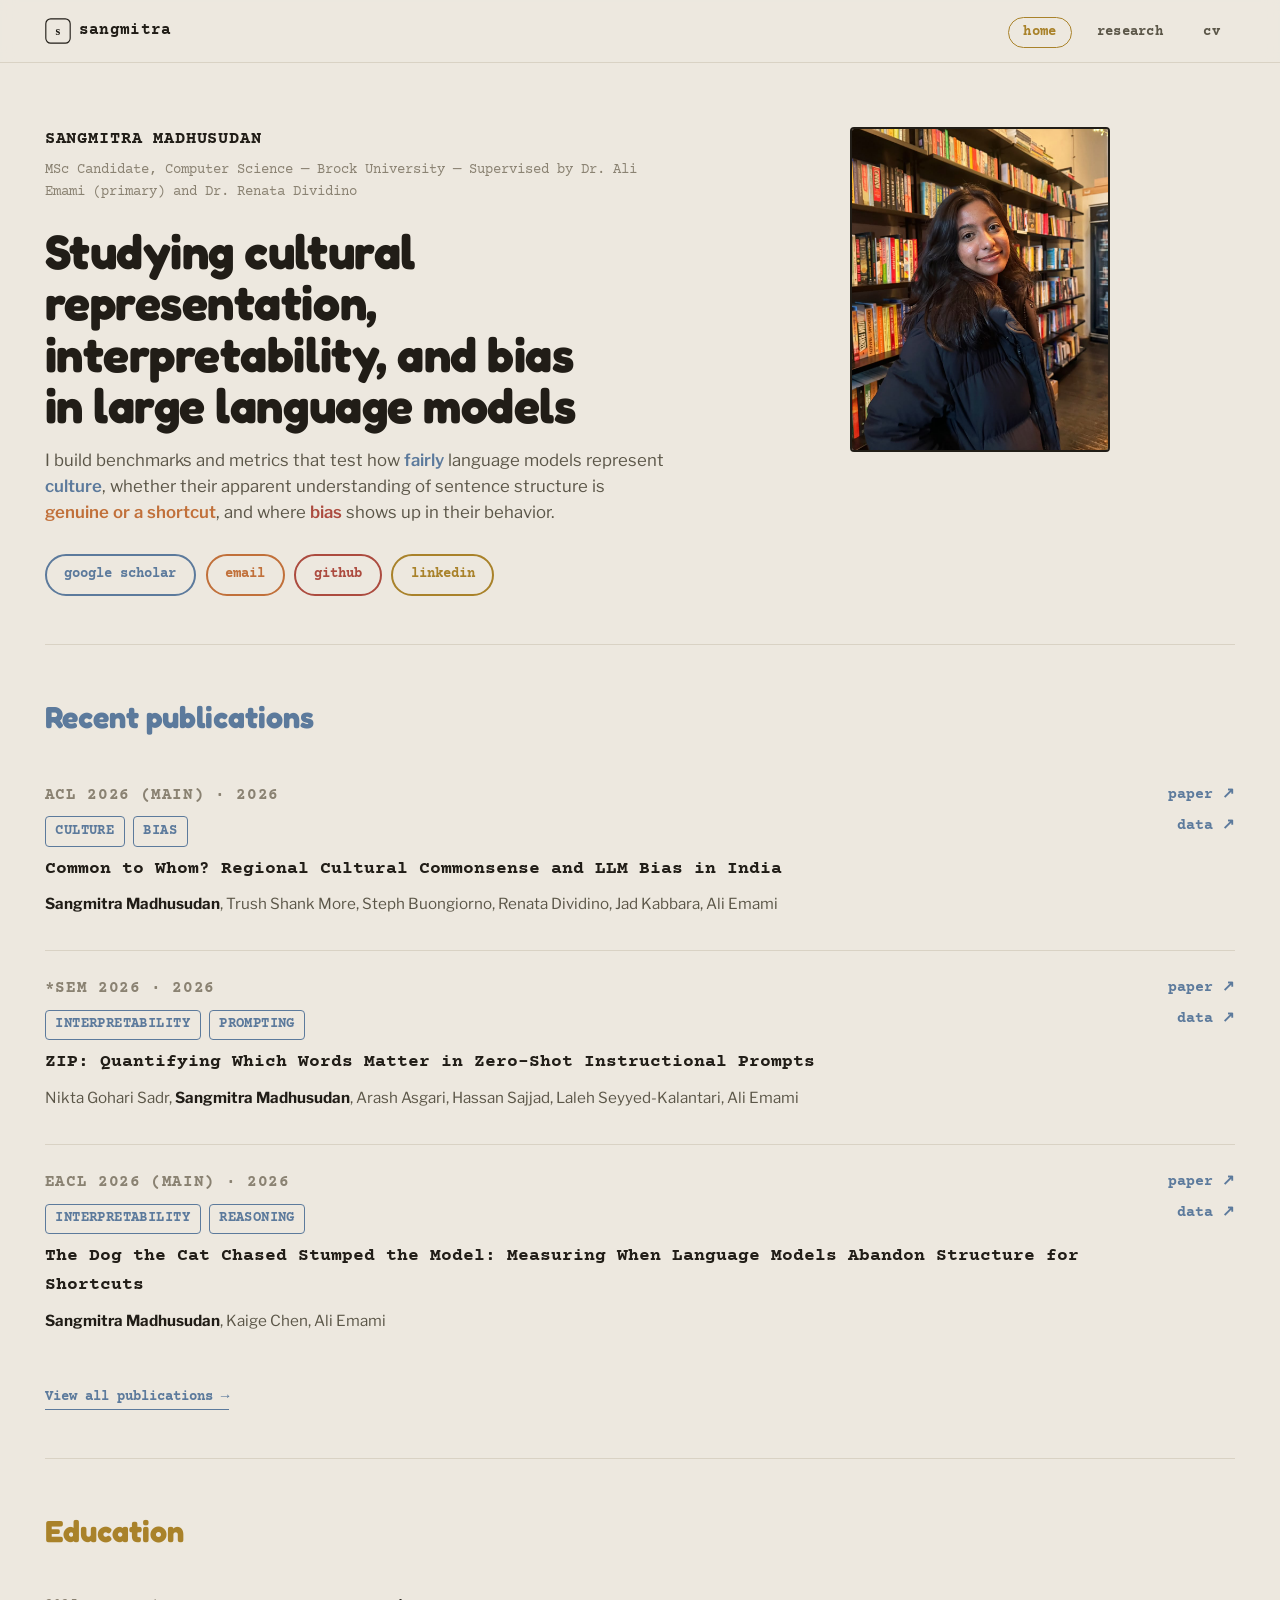
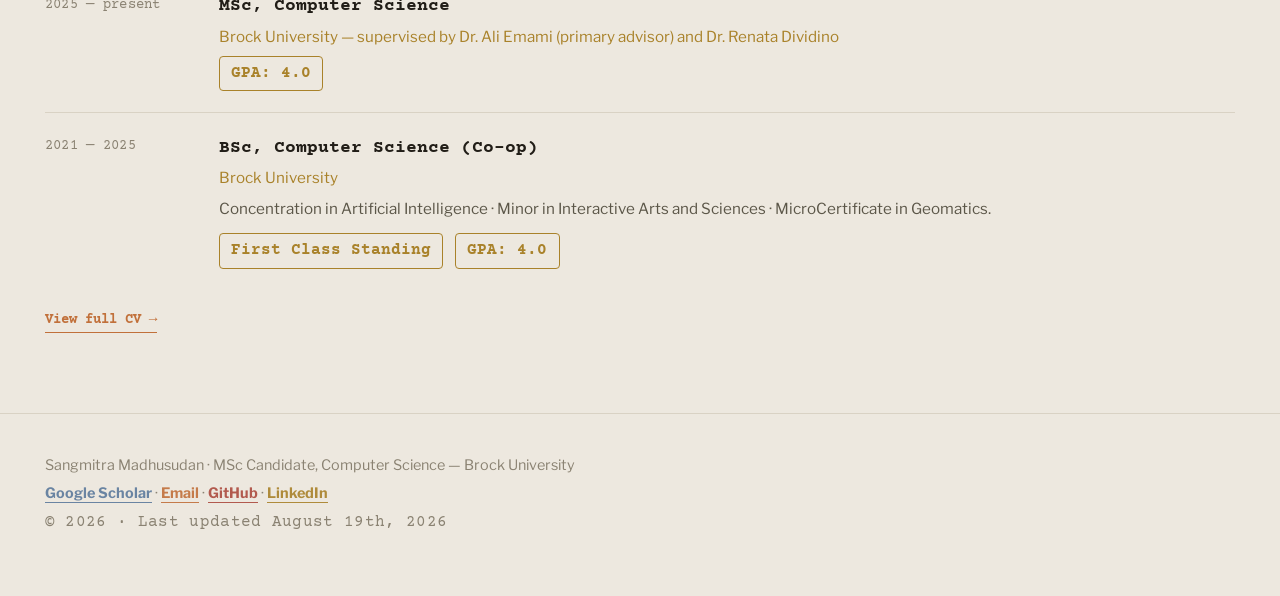
==== index.html @ 363d01a0 "Initial site commit" ====
<!doctype html>
<html lang="en">
<head>
  <meta charset="utf-8" />
  <meta name="viewport" content="width=device-width, initial-scale=1" />
  <title>Sangmitra Madhusudan — NLP Research</title>
  <meta name="description" content="Research on cultural representation and bias in large language models." />
  <link rel="icon" type="image/svg+xml" href="assets/favicon.svg" />
  <link rel="preconnect" href="https://fonts.googleapis.com" />
  <link rel="preconnect" href="https://fonts.gstatic.com" crossorigin />
<link href="https://fonts.googleapis.com/css2?family=Fredoka:wght@500;600;700&family=Libre+Franklin:wght@400;500;600&family=Courier+Prime:wght@400;700&display=swap" rel="stylesheet" />
  <link rel="stylesheet" href="css/style.css" />
</head>
<body>
  <nav id="site-nav" class="site-nav"></nav>

  <main class="shell">

    <section class="hero">
      <div class="hero__grid">
        <div>
          <div class="hero__byline"><strong>Sangmitra Madhusudan</strong></div>
          <div class="hero__institution" id="institution-line"></div>

          <h1>Studying cultural representation, interpretability, and bias in large language models</h1>

          <p class="hero__intro">
            I build benchmarks and metrics that test how <span class="accent-text swatch-blue">fairly</span> language models represent
            <span class="accent-text swatch-blue">culture</span>, whether their apparent understanding of sentence structure is
            <span class="accent-text swatch-orange">genuine or a shortcut</span>, and where
            <span class="accent-text swatch-red">bias</span> shows up in their behavior.
          </p>

          <div class="hero__links" id="hero-links"></div>
        </div>

        <div class="photo-frame-wrap">
          <div class="photo-frame">
            <span class="photo-frame__tick photo-frame__tick--tl" aria-hidden="true"></span>
            <span class="photo-frame__tick photo-frame__tick--br" aria-hidden="true"></span>
            <img src="assets/photo.jpeg" alt="Sangmitra Madhusudan">
          </div>
        </div>
      </div>
    </section>

    <section class="section--research">
      <div class="section__label">Recent publications</div>
      <div id="recent-pubs-list"></div>
      <a class="section__more" href="research.html">View all publications &rarr;</a>
    </section>

    <section class="section--education">
      <div class="section__label">Education</div>
      <div class="timeline">

        <div class="timeline-entry">
          <div class="timeline-entry__date mono">2025 — present</div>
          <div>
            <div class="timeline-entry__title">MSc, Computer Science</div>
            <div class="timeline-entry__org">Brock University — supervised by Dr. Ali Emami (primary advisor) and Dr. Renata Dividino</div>
            <div class="timeline-entry__detail">GPA: 4.0</div>
          </div>
        </div>

        <div class="timeline-entry">
          <div class="timeline-entry__date mono">2021 — 2025</div>
          <div>
            <div class="timeline-entry__title">BSc, Computer Science (Co-op)</div>
            <div class="timeline-entry__org">Brock University</div>
            <p>Concentration in Artificial Intelligence · Minor in Interactive Arts and Sciences · MicroCertificate in Geomatics.</p>
            <div class="timeline-entry__details">
              <div class="timeline-entry__detail">First Class Standing</div>
              <div class="timeline-entry__detail">GPA: 4.0</div>
            </div>
            
            <p></p>
          </div>
        </div>


      </div>
      <a class="section__more section__more--cv" href="portfolio.html">View full CV &rarr;</a>
    </section>

  </main>

  <footer id="site-footer" class="site-footer"></footer>

  <script src="js/site-config.js"></script>
  <script src="js/main.js"></script>
  <script src="js/home.js"></script>
  <script>
    document.addEventListener("DOMContentLoaded", () => {
      const cfg = window.SITE_CONFIG;
      document.getElementById("institution-line").textContent = `${cfg.institution} — ${cfg.advisors}`;

        document.getElementById("hero-links").innerHTML = `
        <a class="pill-link pill-link--scholar" href="${cfg.links.scholar}" target="_blank" rel="noopener">Google Scholar</a>
        <a class="pill-link pill-link--email" href="${cfg.links.email}">Email</a>
        ${cfg.links.cv ? `<a class="pill-link pill-link--cv" href="${cfg.links.cv}" target="_blank" rel="noopener">CV</a>` : ""}
        ${cfg.links.github ? `<a class="pill-link pill-link--github" href="${cfg.links.github}" target="_blank" rel="noopener">GitHub</a>` : ""}
        ${cfg.links.linkedin ? `<a class="pill-link pill-link--linkedin" href="${cfg.links.linkedin}" target="_blank" rel="noopener">LinkedIn</a>` : ""}
      `;
    });
  </script>
</body>
</html>
---- css/style.css ----
:root {
  --paper:        #EDE8DF;
  --paper-raised: #F5F1E9;
  --ink:          #211D17;
  --ink-soft:     #5B5648;
  --ink-faint:    #8A8272;
  --line:         #D9D2C4;

  --accent-blue:   #5C7A9C;
  --accent-yellow: #A9822A;
  --accent-orange: #C1703A;
  --accent-red:    #AC4B3F;
  --accent-flag:   #A9822A;
  --accent: var(--accent-blue);

  --font-display: 'Fredoka', sans-serif;
  --font-body:    'Libre Franklin', -apple-system, BlinkMacSystemFont, 'Segoe UI', sans-serif;
  --font-mono:    'Courier Prime', 'Courier New', monospace;

  --step-huge:  clamp(2rem, 2.4vw + 1.1rem, 3.4rem);
  --step-xl:    clamp(1.5rem, 1.8vw + 0.9rem, 2rem);
  --step-lg:    1.25rem;
  --step-md:    1.05rem;
  --step-base:  1rem;
  --step-sm:    0.92rem;
  --step-xs:    0.8rem;

  --page-width: none;
}

.section--research   { --accent: var(--accent-blue); }
.section--education  { --accent: var(--accent-yellow); }
.section--experience { --accent: var(--accent-orange); }
.section--awards     { --accent: var(--accent-red); }

.swatch-blue   { color: var(--accent-blue) !important; }
.swatch-yellow { color: var(--accent-yellow) !important; }
.swatch-orange { color: var(--accent-orange) !important; }
.swatch-red    { color: var(--accent-red) !important; }

* { box-sizing: border-box; }
html { scroll-behavior: smooth; }

body {
  margin: 0;
  background: var(--paper);
  color: var(--ink);
  font-family: var(--font-body);
  font-size: var(--step-base);
  line-height: 1.6;
  -webkit-font-smoothing: antialiased;
}

a {
  color: var(--ink);
  text-decoration: none;
  border-bottom: 1px solid var(--line);
  transition: border-color 0.15s ease, color 0.15s ease;
}
a:hover, a:focus-visible { border-color: currentColor; color: var(--accent); }
a:focus-visible, button:focus-visible {
  outline: 2px solid var(--accent);
  outline-offset: 3px;
}

h1, h2, h3 {
  font-family: var(--font-display);
  font-weight: 700;
  color: var(--ink);
  margin: 0 0 0.4em;
  letter-spacing: -0.01em;
}

p { margin: 0 0 1em; color: var(--ink-soft); }

.mono {
  font-family: var(--font-mono);
  font-size: var(--step-xs);
  letter-spacing: 0.02em;
}

.accent-text { color: var(--accent); font-weight: 600; }

.shell, .shell-wide {
  width: 100%;
  margin: 0 auto;
  padding: 0 clamp(1.5rem, 3.5vw, 4rem);
}

.site-nav {
  position: sticky;
  top: 0;
  z-index: 20;
  background: rgba(237, 232, 223, 0.9);
  backdrop-filter: blur(8px);
  border-bottom: 1px solid var(--line);
}
.site-nav__inner {
  width: 100%;
  margin: 0 auto;
  padding: 1.1rem clamp(1.5rem, 3.5vw, 4rem);
  display: flex;
  align-items: center;
  justify-content: space-between;
}
.site-nav__mark {
  display: flex;
  align-items: center;
  gap: 0.5rem;
  font-family: var(--font-mono);
  font-weight: 700;
  font-size: 1rem;
  color: var(--ink);
  border-bottom: none;
  text-transform: lowercase;
  letter-spacing: 0.02em;
}
.site-nav__mark-glyph { width: 26px; height: 26px; flex-shrink: 0; color: var(--ink); }
.site-nav__mark:hover { color: var(--accent-yellow); }
.site-nav__mark:hover .site-nav__mark-glyph { color: var(--accent-yellow); }
.site-nav__links {
  display: flex;
  gap: 0.6rem;
  list-style: none;
  margin: 0;
  padding: 0;
}
.site-nav__links a {
  font-family: var(--font-mono);
  font-weight: 600;
  font-size: 0.85rem;
  text-transform: lowercase;
  letter-spacing: 0.02em;
  color: var(--ink-soft);
  border: 1px solid transparent;
  border-radius: 100px;
  padding: 0.4rem 0.9rem;
}
.site-nav__links li:nth-child(1) a:hover, .site-nav__links li:nth-child(1) a[aria-current="page"] { color: var(--accent-yellow); border-color: var(--accent-yellow); }
.site-nav__links li:nth-child(2) a:hover, .site-nav__links li:nth-child(2) a[aria-current="page"] { color: var(--accent-blue); border-color: var(--accent-blue); }
.site-nav__links li:nth-child(3) a:hover, .site-nav__links li:nth-child(3) a[aria-current="page"] { color: var(--accent-orange); border-color: var(--accent-orange); }

.hero { padding: 4rem 0 3rem; }
.hero__byline {
  font-family: var(--font-mono);
  font-weight: 700;
  font-size: 1.05rem;
  text-transform: uppercase;
  letter-spacing: 0.05em;
  color: var(--ink-soft);
  margin-bottom: 0.4rem;
}
.hero__byline strong { color: var(--ink); font-weight: 700; }
.hero__eyebrow {
  font-family: var(--font-mono);
  font-weight: 700;
  font-size: 1.1rem;
  text-transform: uppercase;
  letter-spacing: 0.06em;
  color: var(--accent);
  margin-bottom: 1rem;
}
.hero__institution {
  font-family: var(--font-mono);
  font-size: 0.85rem;
  color: var(--ink-faint);
  margin-bottom: 1.4rem;
}
.hero h1 {
  font-size: var(--step-huge);
  line-height: 1.06;
  margin-bottom: 1rem;
  max-width: 20ch;
}
.hero__intro { font-size: 1.05rem; line-height: 1.55; color: var(--ink-soft); max-width: 62ch; margin-bottom: 0; }
.hero__links { margin-top: 1.8rem; display: flex; flex-wrap: wrap; gap: 0.6rem; }

.hero__grid {
  display: grid;
  grid-template-columns: 1.1fr minmax(380px, 0.9fr);
  gap: 3.5rem;
  align-items: start;
}
@media (max-width: 800px) {
  .hero__grid { grid-template-columns: 1fr; }
}

.pill-link {
  font-family: var(--font-mono);
  font-weight: 700;
  border: 2px solid var(--ink);
  background: transparent;
  padding: 0.5rem 1.1rem;
  border-radius: 100px;
  font-size: 0.85rem;
  text-transform: lowercase;
  color: var(--ink);
  transition: background 0.15s ease, color 0.15s ease;
}
.pill-link--scholar  { border-color: var(--accent-blue);   color: var(--accent-blue); }
.pill-link--email    { border-color: var(--accent-orange); color: var(--accent-orange); }
.pill-link--cv       { border-color: var(--accent-yellow); color: var(--accent-yellow); }
.pill-link--github   { border-color: var(--accent-red);    color: var(--accent-red); }
.pill-link--linkedin { border-color: var(--accent-yellow); color: var(--accent-yellow); }
.pill-link--scholar:hover  { background: var(--accent-blue);   color: var(--paper-raised); }
.pill-link--email:hover    { background: var(--accent-orange); color: var(--paper-raised); }
.pill-link--cv:hover       { background: var(--accent-yellow); color: var(--paper-raised); }
.pill-link--github:hover   { background: var(--accent-red);    color: var(--paper-raised); }
.pill-link--linkedin:hover { background: var(--accent-yellow); color: var(--paper-raised); }

.photo-frame-wrap { display: flex; flex-direction: column; align-items: center; }
.photo-frame {
  width: 100%;
  max-width: 260px;
  aspect-ratio: 4 / 5;
  border: 2px solid var(--ink);
  border-radius: 4px;
  position: relative;
  background: var(--paper-raised);
  display: flex;
  align-items: center;
  justify-content: center;
  overflow: hidden;
}
.photo-frame img { width: 100%; height: 100%; object-fit: cover; display: block; }
.photo-frame__tick {
  position: absolute;
  width: 16px;
  height: 16px;
  border: 2px solid var(--accent-blue);
}
.photo-frame__tick--tl { top: -2px; left: -2px; border-right: none; border-bottom: none; }
.photo-frame__tick--br { bottom: -2px; right: -2px; border-left: none; border-top: none; }
.photo-frame svg { width: 34%; height: 34%; stroke: var(--ink-faint); }
.photo-frame__caption {
  font-family: var(--font-mono);
  font-size: 0.72rem;
  text-transform: lowercase;
  letter-spacing: 0.06em;
  color: var(--accent-blue);
  margin-top: 0.7rem;
  text-align: center;
}

section { padding: 3rem 0; border-top: 1px solid var(--line); }
section:first-of-type { border-top: none; }
.section__label {
  font-family: var(--font-display);
  font-weight: 700;
  font-size: 1.9rem;
  text-transform: none;
  letter-spacing: 0;
  color: var(--accent);
  margin-bottom: 1rem;
}
.section__more {
  display: inline-block;
  margin-top: 1.2rem;
  font-family: var(--font-mono);
  font-weight: 700;
  font-size: 0.9rem;
  color: var(--accent);
  border-bottom: 1px solid var(--accent);
}
.section__more:hover { opacity: 0.75; }
.section__more--cv { color: var(--accent-orange); border-color: var(--accent-orange); }

.stat-row {
  display: flex; gap: 2.5rem; flex-wrap: wrap;
  margin: 1.4rem 0 0; padding: 1.1rem 1.4rem;
  background: var(--paper-raised); border: 1px solid var(--line); border-radius: 6px;
}
.stat { display: flex; flex-direction: column; }
.stat__value { font-family: var(--font-mono); font-size: 1.6rem; color: var(--accent); }
.stat__label { font-family: var(--font-mono); font-size: var(--step-xs); color: var(--ink-faint); text-transform: lowercase; letter-spacing: 0.06em; }

.pub-year-group { margin-top: 2.4rem; }
.pub-year-group:first-child { margin-top: 0; }
.pub-year-group__label {
  font-family: var(--font-mono); font-weight: 700; font-size: 1rem;
  text-transform: uppercase; letter-spacing: 0.03em;
  margin-bottom: 1rem; padding-bottom: 0.5rem; border-bottom: 1px solid var(--line);
}
.pub-entry { display: grid; grid-template-columns: 1fr auto; gap: 0.5rem 1.5rem; padding: 1.6rem 0; border-bottom: 1px solid var(--line); }
.pub-entry:last-child { border-bottom: none; }
.pub-entry__meta {
  grid-column: 1; grid-row: 1;
  display: flex; align-items: center; flex-wrap: wrap; gap: 0.6rem;
  font-family: var(--font-mono); font-weight: 600; font-size: 1rem;
  text-transform: uppercase; letter-spacing: 0.04em;
  color: var(--ink-faint);
}
.pub-entry__award {
  display: inline-flex; align-items: center; gap: 0.3rem;
  font-family: var(--font-mono); font-weight: 700; font-size: 0.85rem;
  color: var(--accent);
  border: 1px solid var(--accent);
  border-radius: 4px;
  padding: 0.15rem 0.55rem;
  text-transform: none;
  letter-spacing: 0.02em;
}
.pub-entry__tags {
  grid-column: 1; grid-row: 2;
  display: flex; flex-wrap: wrap; gap: 0.5rem;
}
.pub-entry__tag {
  font-family: var(--font-mono); font-weight: 600; font-size: 0.85rem;
  color: var(--accent);
  border: 1px solid var(--accent);
  border-radius: 4px;
  padding: 0.2rem 0.6rem;
  text-transform: uppercase;
  letter-spacing: 0.03em;
}
.pub-entry__quicklinks {
  grid-column: 2; grid-row: 1 / span 5;
  align-self: start;
  display: flex; flex-direction: column; align-items: flex-end; gap: 0.35rem;
}
.pub-entry__quicklink {
  font-family: var(--font-mono); font-weight: 700; font-size: 0.95rem;
  color: var(--accent);
  border-bottom: 1px solid transparent;
  white-space: nowrap;
}
.pub-entry__quicklink:hover { border-bottom-color: currentColor; }
.pub-entry__title { font-family: var(--font-mono); font-weight: 700; font-size: 1.15rem; color: var(--ink); grid-column: 1; grid-row: 3; }
.pub-entry__title a { color: inherit; border-bottom: 1px solid var(--line); }
.pub-entry__title a:hover { color: var(--accent); border-color: currentColor; }
.pub-entry__authors { grid-column: 1; grid-row: 4; font-size: 0.95rem; color: var(--ink-soft); }
.pub-entry__authors strong { color: var(--ink); font-weight: 700; }
.pub-entry__description { grid-column: 1; grid-row: 5; font-size: 0.9rem; color: var(--ink-soft); margin-top: 0.2rem; }
.pub-empty, .pub-error { font-family: var(--font-mono); font-size: var(--step-sm); color: var(--ink-faint); padding: 1.5rem 0; }

.timeline { margin-top: 0.5rem; }
.timeline-entry { display: grid; grid-template-columns: 150px 1fr; gap: 1.5rem; padding: 1.3rem 0; border-top: 1px solid var(--line); }
.timeline-entry:first-child { border-top: none; }
@media (max-width: 560px) { .timeline-entry { grid-template-columns: 1fr; gap: 0.3rem; } }
.timeline-entry__date { font-family: var(--font-mono); font-size: 0.85rem; color: var(--ink-faint); padding-top: 0.15rem; }
.timeline-entry__title { font-size: 1.15rem; font-weight: 700; margin-bottom: 0.2rem; font-family: var(--font-mono); }
.timeline-entry__org { font-size: 0.95rem; color: var(--accent); margin-bottom: 0.4rem; }
.timeline-entry p { font-size: 0.95rem; margin-bottom: 0; }
.timeline-entry__details {
  display: flex; flex-wrap: wrap; gap: 0.75rem;
  margin-top: 0.75rem;
}
.timeline-entry__detail {
  display: inline-block;
  font-family: var(--font-mono); font-weight: 600; font-size: 1rem;
  color: var(--accent);
  padding: 0.25rem 0.7rem;
  border: 1px solid var(--accent);
  border-radius: 4px;
}
.edit-flag {
  display: inline-block; font-family: var(--font-mono); font-size: 0.68rem;
  color: var(--accent-flag); border: 1px solid var(--accent-flag); border-radius: 3px;
  padding: 0.05rem 0.35rem; margin-left: 0.4rem; vertical-align: middle;
  text-transform: lowercase; letter-spacing: 0.05em;
}

.site-footer { border-top: 1px solid var(--line); padding: 2.5rem 0 3.5rem; margin-top: 2rem; }
.site-footer p { font-size: 0.9rem; color: var(--ink-faint); margin-bottom: 0.3rem; }
.site-footer__name { margin-bottom: 0.8rem; }
.site-footer__links { margin: 0 0 1.4rem; font-size: 0.9rem; }
.site-footer a.site-footer__link {
  font-weight: 700;
  font-size: 0.9rem;
  border-bottom: 1px solid currentColor;
  opacity: 0.9;
}
.site-footer a.site-footer__link:hover { opacity: 1; }
.site-footer .mono { font-size: 1rem; }

@media (prefers-reduced-motion: reduce) {
  html { scroll-behavior: auto; }
  * { transition: none !important; }
}
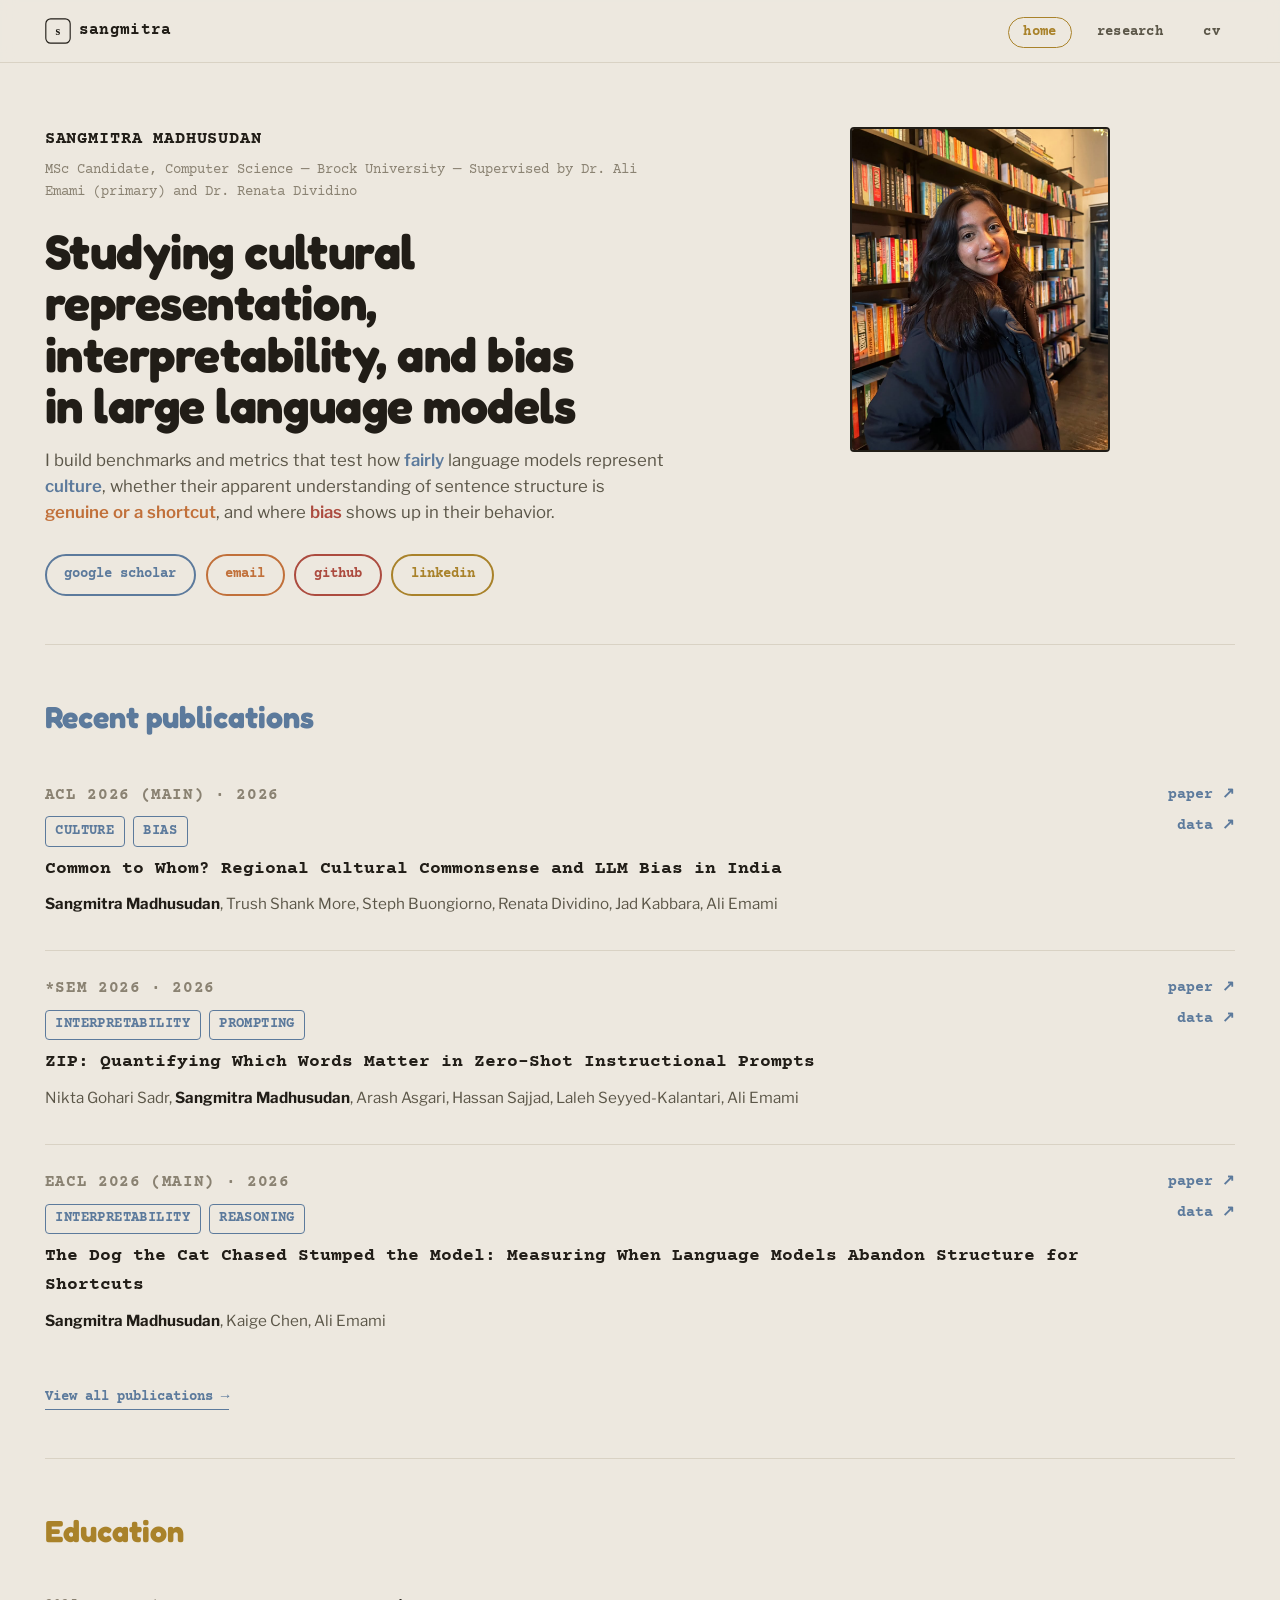
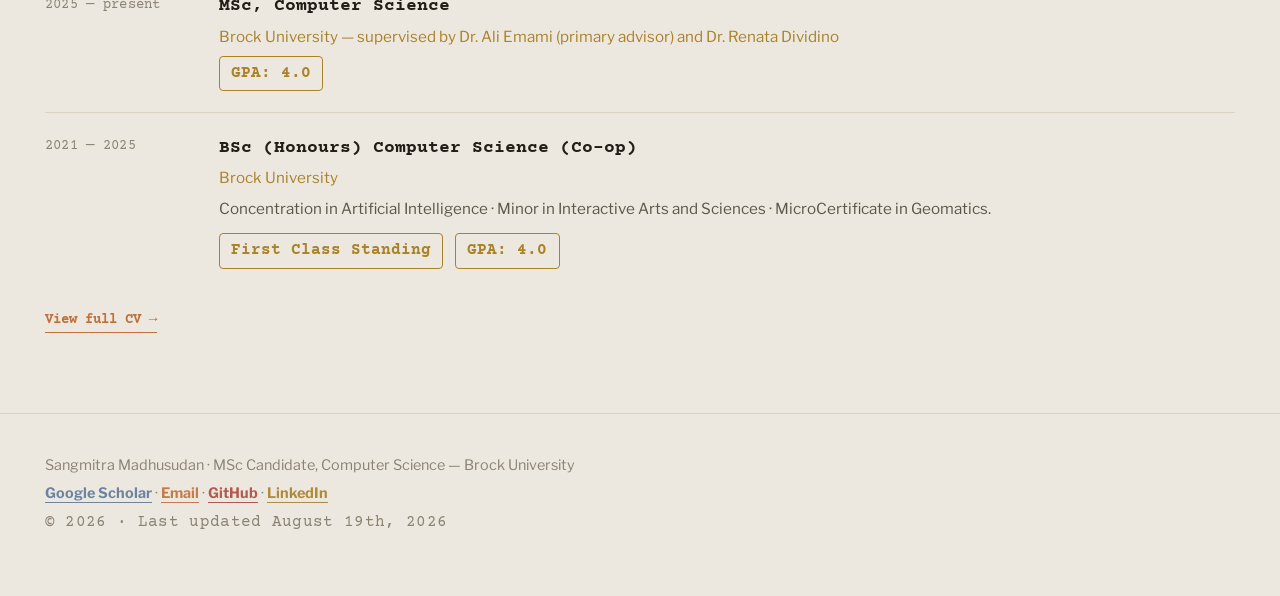
==== commit db423a7e: "changes to education" ====
--- a/index.html
+++ b/index.html
@@ -3,8 +3,7 @@
 <head>
   <meta charset="utf-8" />
   <meta name="viewport" content="width=device-width, initial-scale=1" />
-  <title>Sangmitra Madhusudan — NLP Research</title>
-  <meta name="description" content="Research on cultural representation and bias in large language models." />
+  <title>Sangmitra Madhusudan</title>
   <link rel="icon" type="image/svg+xml" href="assets/favicon.svg" />
   <link rel="preconnect" href="https://fonts.googleapis.com" />
   <link rel="preconnect" href="https://fonts.gstatic.com" crossorigin />
@@ -66,7 +65,7 @@
         <div class="timeline-entry">
           <div class="timeline-entry__date mono">2021 — 2025</div>
           <div>
-            <div class="timeline-entry__title">BSc, Computer Science (Co-op)</div>
+            <div class="timeline-entry__title">BSc (Honours) Computer Science (Co-op)</div>
             <div class="timeline-entry__org">Brock University</div>
             <p>Concentration in Artificial Intelligence · Minor in Interactive Arts and Sciences · MicroCertificate in Geomatics.</p>
             <div class="timeline-entry__details">
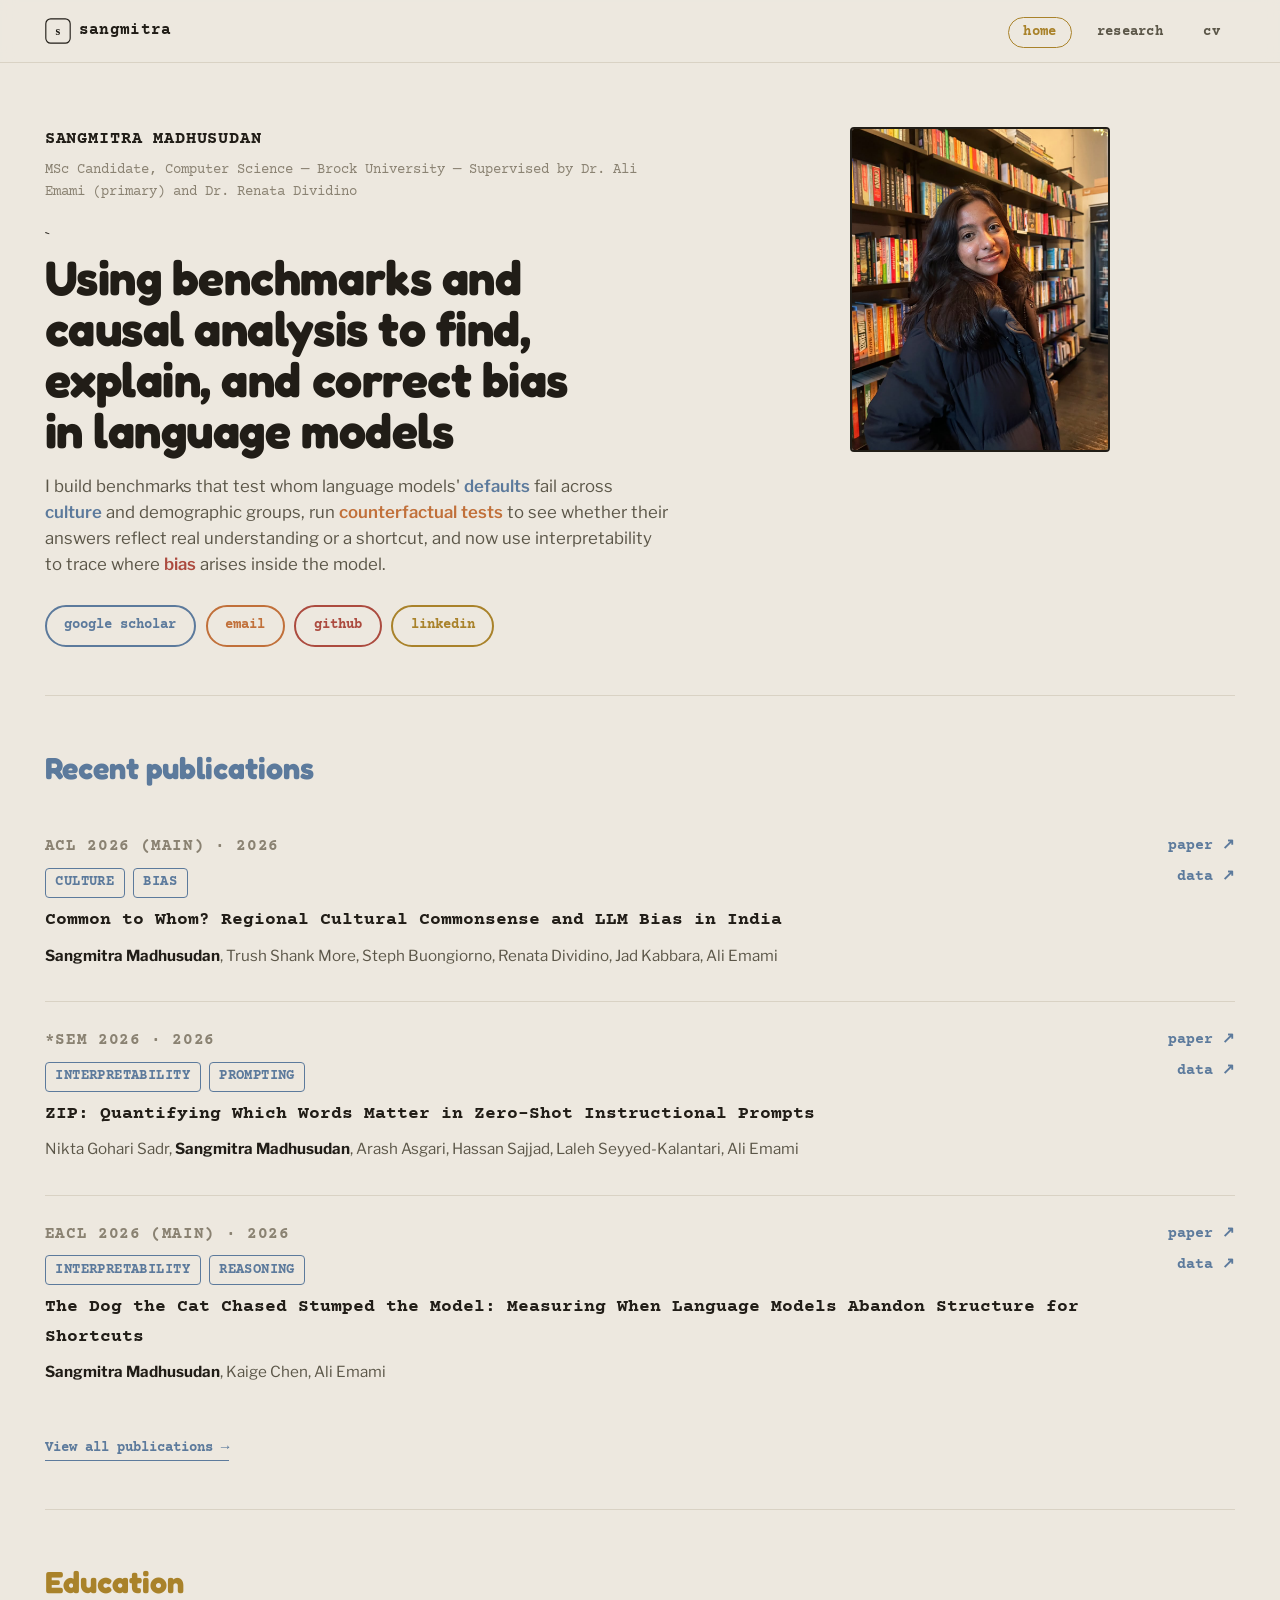
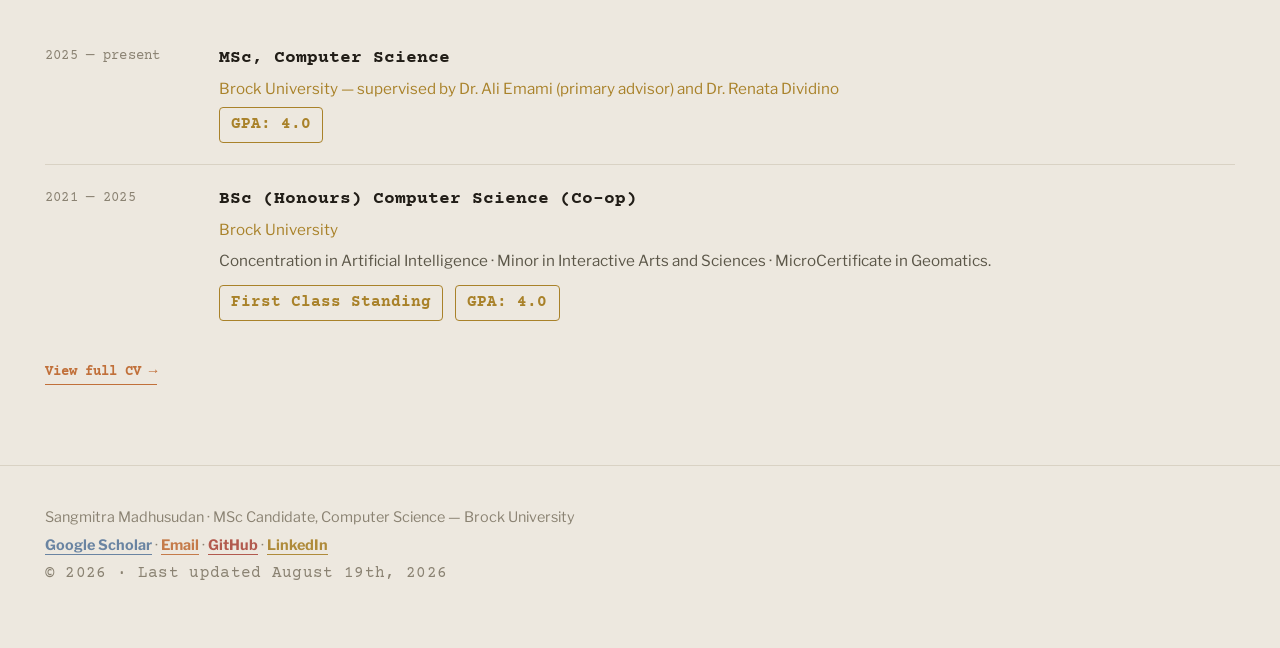
==== commit 3a1d4f82: "changes to portfolio and research" ====
--- a/index.html
+++ b/index.html
@@ -20,14 +20,14 @@
         <div>
           <div class="hero__byline"><strong>Sangmitra Madhusudan</strong></div>
           <div class="hero__institution" id="institution-line"></div>
-
-          <h1>Studying cultural representation, interpretability, and bias in large language models</h1>
+`
+            <h1>Using benchmarks and causal analysis to find, explain, and correct bias in language models</h1>
 
           <p class="hero__intro">
-            I build benchmarks and metrics that test how <span class="accent-text swatch-blue">fairly</span> language models represent
-            <span class="accent-text swatch-blue">culture</span>, whether their apparent understanding of sentence structure is
-            <span class="accent-text swatch-orange">genuine or a shortcut</span>, and where
-            <span class="accent-text swatch-red">bias</span> shows up in their behavior.
+            I build benchmarks that test whom language models' <span class="accent-text swatch-blue">defaults</span> fail across
+            <span class="accent-text swatch-blue">culture</span> and demographic groups, run
+            <span class="accent-text swatch-orange">counterfactual tests</span> to see whether their answers reflect real understanding or a shortcut, and now use interpretability to trace where
+            <span class="accent-text swatch-red">bias</span> arises inside the model.
           </p>
 
           <div class="hero__links" id="hero-links"></div>
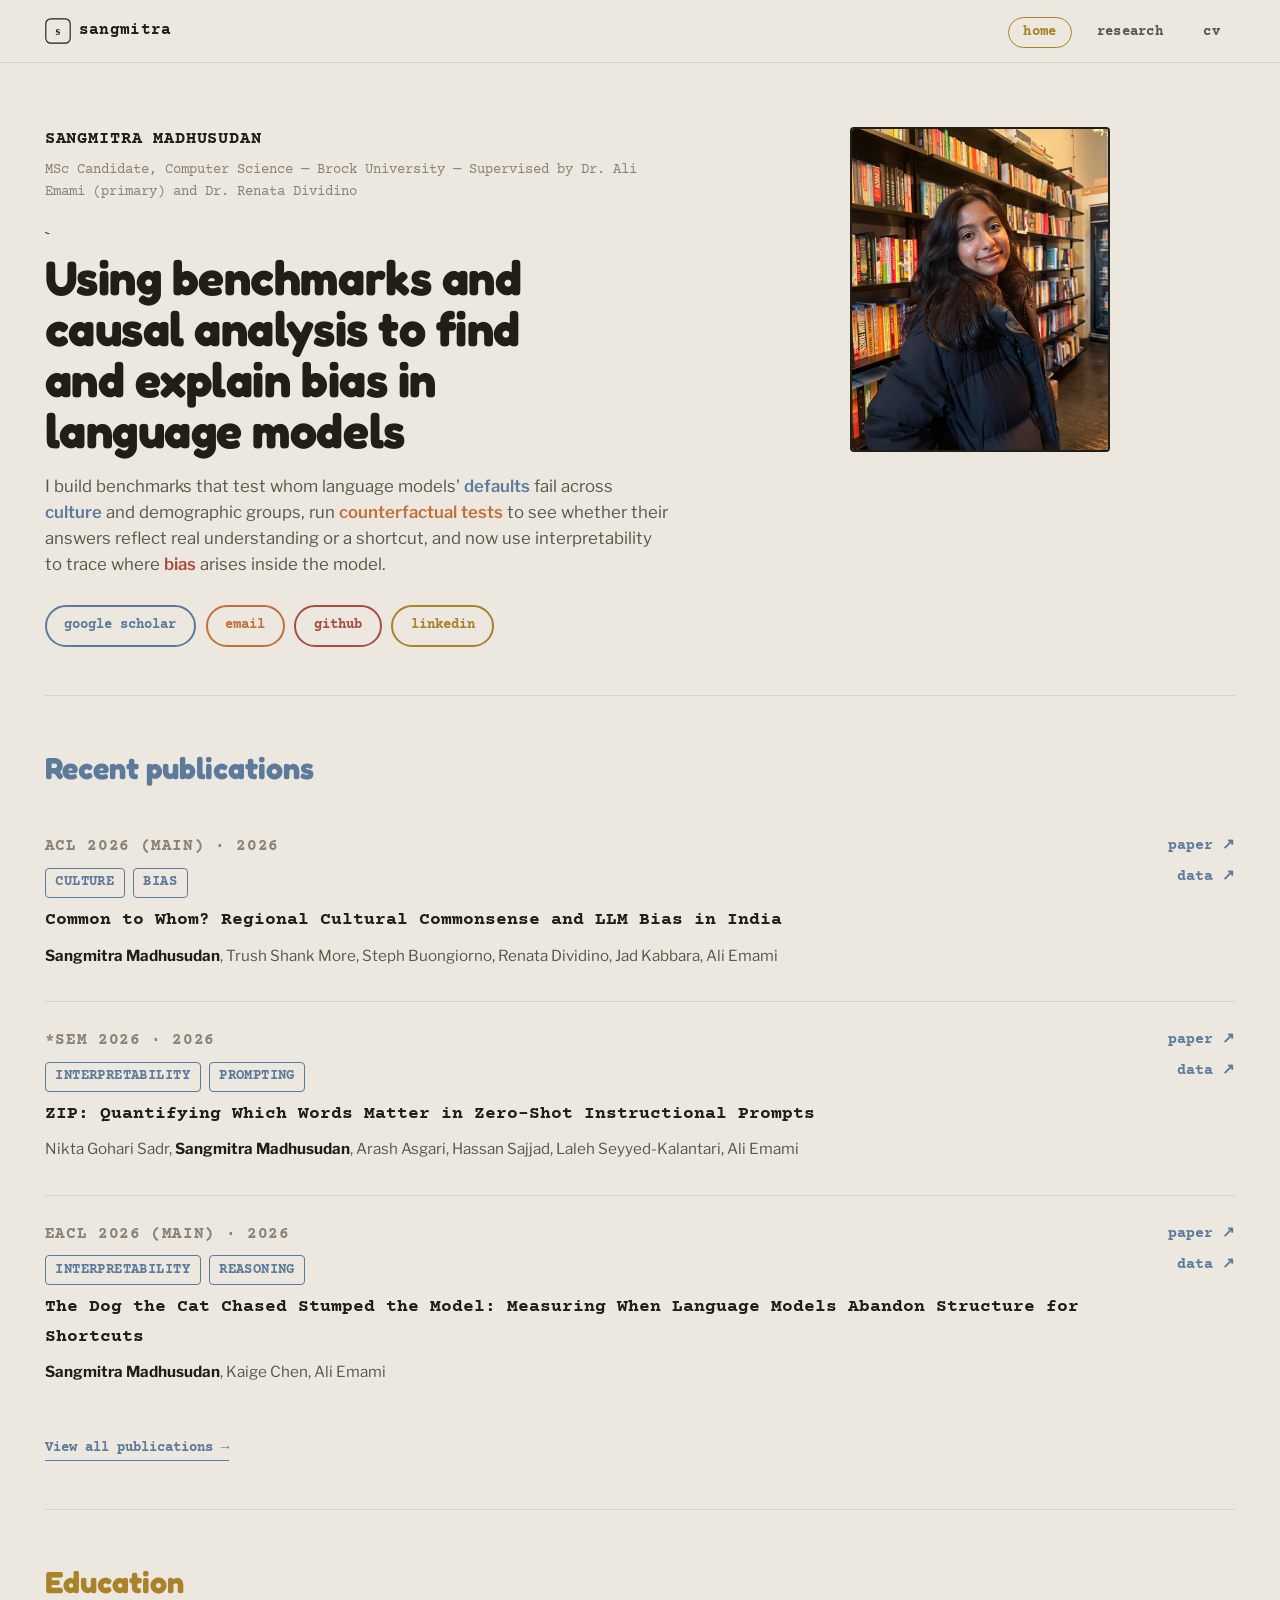
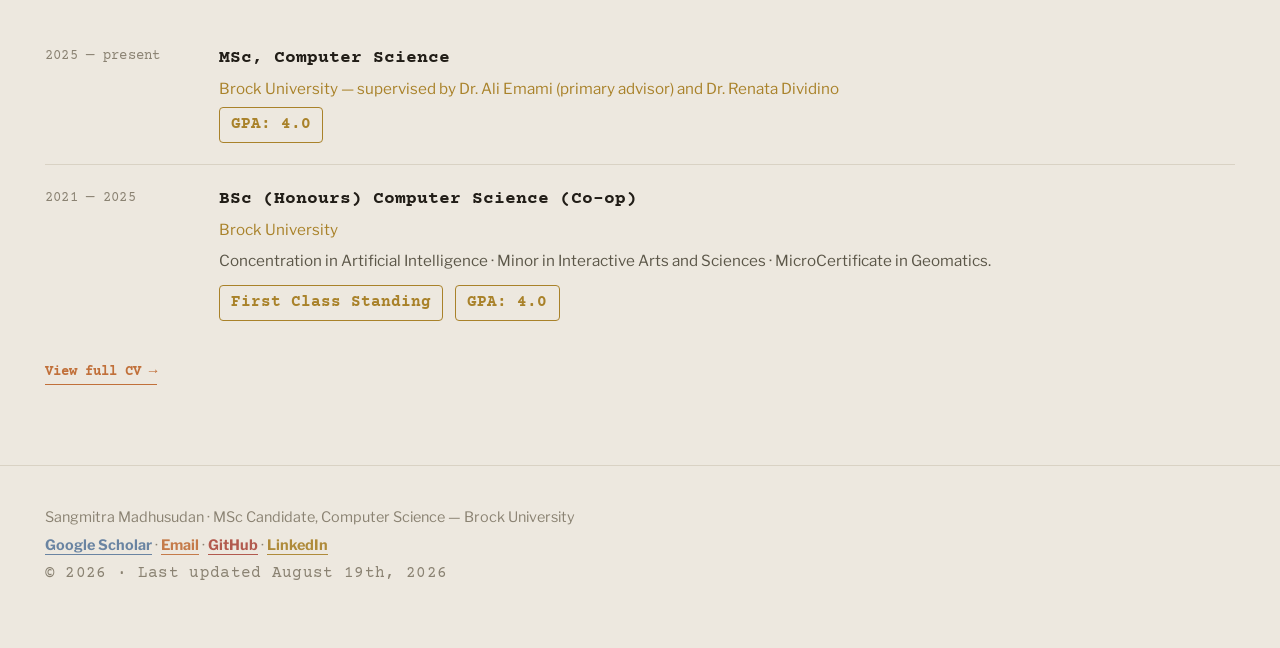
==== commit c2c0bdb5: "changes to hero" ====
--- a/index.html
+++ b/index.html
@@ -21,7 +21,7 @@
           <div class="hero__byline"><strong>Sangmitra Madhusudan</strong></div>
           <div class="hero__institution" id="institution-line"></div>
 `
-            <h1>Using benchmarks and causal analysis to find, explain, and correct bias in language models</h1>
+            <h1>Using benchmarks and causal analysis to find and explain bias in language models</h1>
 
           <p class="hero__intro">
             I build benchmarks that test whom language models' <span class="accent-text swatch-blue">defaults</span> fail across
